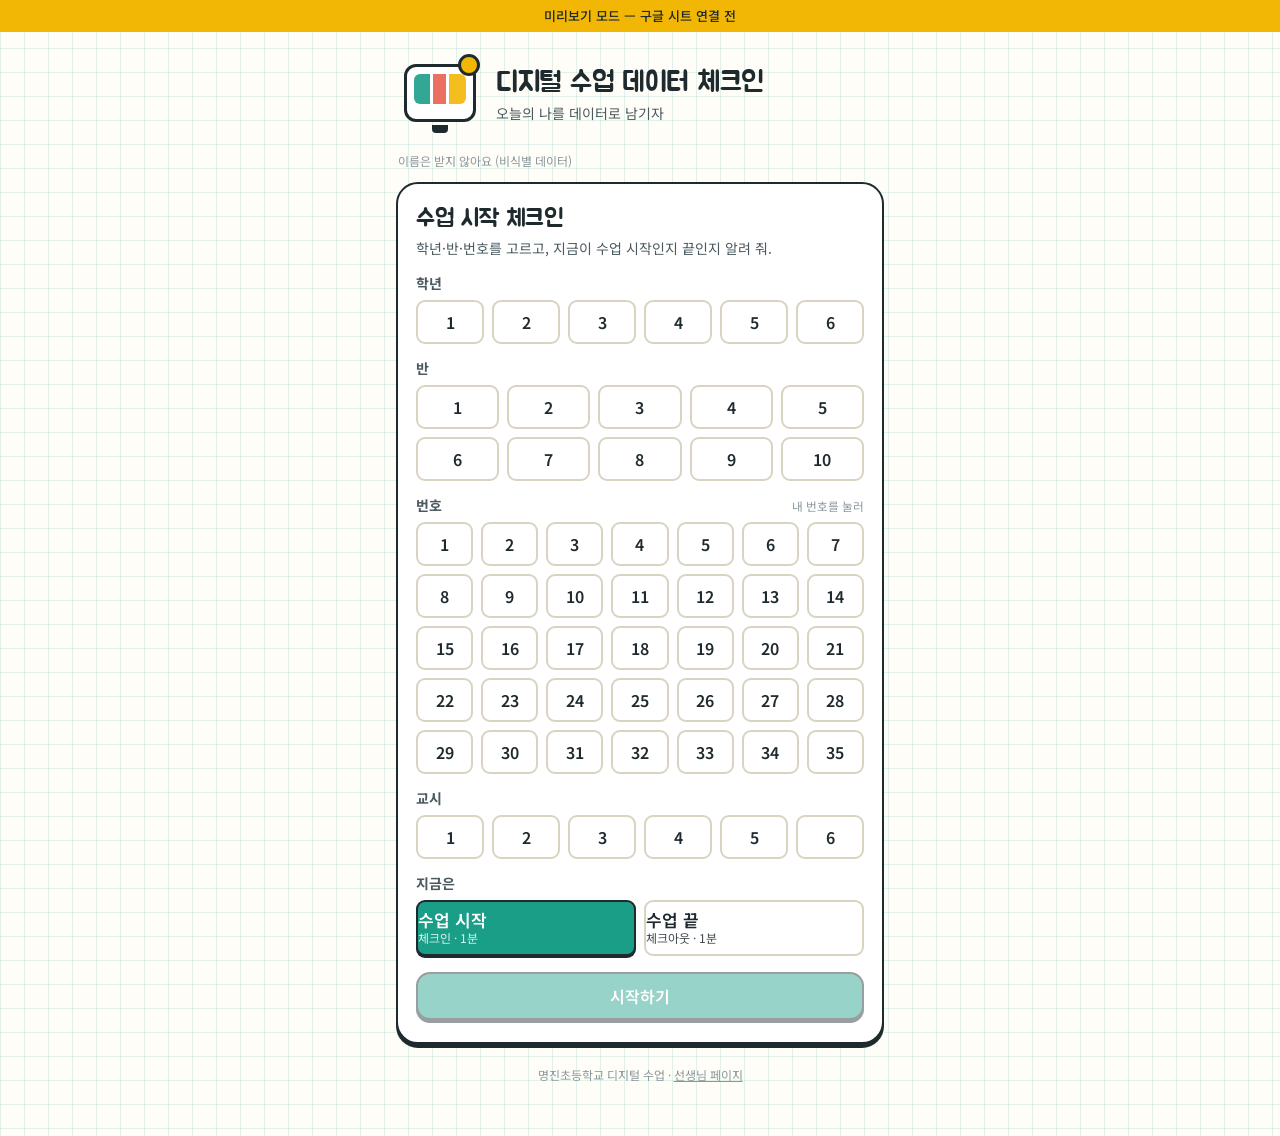
==== index.html @ 5afdf581 "디지털 수업 데이터 체크인 + 시간표 설문 사이트 Co-Authored-By: Claude Fable 5.1 <noreply@anthropic.com> Claude-Session:" ====
<!doctype html>
<html lang="ko">
<head>
<meta charset="utf-8">
<meta name="viewport" content="width=device-width, initial-scale=1, viewport-fit=cover">
<title>디지털 수업 데이터 체크인</title>
<meta name="description" content="수업 시작 1분, 수업 끝 1분 — 오늘의 나를 데이터로 남기자">
<meta name="theme-color" content="#fffdf7">
<link rel="preconnect" href="https://fonts.googleapis.com">
<link rel="stylesheet" href="https://fonts.googleapis.com/css2?family=Jua&family=Noto+Sans+KR:wght@400;500;700&display=swap">
<link rel="stylesheet" href="shared.css">
<style>
  .wrap { max-width: 520px; margin: 0 auto; padding: 14px 16px 40px; }
  /* 헤더 */
  .hero { display: flex; align-items: center; gap: 14px; padding: 8px 2px 14px; }
  .hero-art { width: 84px; height: 84px; flex: 0 0 84px; position: relative; }
  .hero-art img { width: 100%; height: 100%; object-fit: contain; display: block; }
  .hero-art .fallback { position: absolute; inset: 0; }
  .hero-art .fallback .tab { position: absolute; left: 6px; top: 10px; width: 72px; height: 58px; border: 3px solid var(--ink); border-radius: 12px; background: var(--card); }
  .hero-art .fallback .tab::before { content: ""; position: absolute; left: 7px; top: 7px; right: 7px; height: 30px; border-radius: 6px;
    background: linear-gradient(90deg, var(--mint) 0 30%, transparent 30% 36%, var(--coral) 36% 62%, transparent 62% 68%, var(--sun) 68%); opacity: .9; }
  .hero-art .fallback .tab::after { content: ""; position: absolute; left: 50%; bottom: -14px; width: 16px; height: 8px; margin-left: -8px; background: var(--ink); border-radius: 0 0 4px 4px; }
  .hero-art .fallback .spark { position: absolute; right: 2px; top: 0; width: 22px; height: 22px; background: var(--sun); border: 3px solid var(--ink); border-radius: 50%; }
  .hero h1 { margin: 0; font-size: 28px; line-height: 1.15; word-break: keep-all; }
  .hero p { margin: 4px 0 0; color: var(--ink-2); font-size: 14px; }
  .noname { font-size: 12px; color: var(--ink-3); margin: 0 0 12px 2px; }

  /* 화면 전환 */
  .screen { display: none; }
  .screen.active { display: block; animation: pop .22s ease-out; }
  @keyframes pop { from { opacity: 0; transform: translateY(6px) scale(.99); } to { opacity: 1; transform: none; } }

  .card { padding: 20px 18px 22px; }
  .card h2 { margin: 0 0 4px; font-size: 24px; line-height: 1.25; }
  .card .sub { margin: 0 0 14px; color: var(--ink-2); font-size: 14px; }
  .field-label { font-size: 14px; font-weight: 700; color: var(--ink-2); margin: 14px 0 6px; display: flex; justify-content: space-between; align-items: baseline; }
  .field-label small { font-weight: 400; color: var(--ink-3); }

  /* 선택 칩 */
  .chips { display: grid; gap: 8px; }
  .chips.c6 { grid-template-columns: repeat(6, 1fr); }
  .chips.c5 { grid-template-columns: repeat(5, 1fr); }
  .chips.c7 { grid-template-columns: repeat(7, 1fr); }
  .chip { min-height: 44px; border: 2px solid var(--line); border-radius: var(--radius-sm); background: var(--card); font-weight: 600; font-size: 16px; padding: 0; transition: background .12s, border-color .12s; }
  .chip.on { background: var(--mint); border-color: var(--ink); color: #fff; box-shadow: 0 2px 0 var(--ink); }
  .chip.locked { opacity: .55; pointer-events: none; }
  .chip.locked.on { opacity: 1; }
  .phase-toggle { display: grid; grid-template-columns: 1fr 1fr; gap: 8px; }
  .phase-toggle .chip { min-height: 56px; font-size: 17px; display: flex; flex-direction: column; justify-content: center; line-height: 1.2; }
  .phase-toggle .chip small { font-size: 12px; font-weight: 400; opacity: .85; }
  .phase-toggle .chip.on.after { background: var(--coral); }

  /* 질문 화면 */
  .qhead { display: flex; align-items: center; justify-content: space-between; margin-bottom: 14px; gap: 10px; }
  .back { border: none; background: transparent; color: var(--ink-2); font-size: 14px; padding: 6px 4px; font-weight: 600; }
  /* 내 데이터 조각 — 답할 때마다 쌓이는 작은 막대 */
  .strip { display: flex; align-items: flex-end; gap: 4px; height: 30px; }
  .strip .slot { width: 12px; height: 100%; border-radius: 3px; background: var(--paper-2); border: 1.5px solid var(--line); position: relative; overflow: hidden; }
  .strip .slot .fill { position: absolute; left: 0; right: 0; bottom: 0; background: var(--mint); transition: height .3s ease; }
  .strip .slot.cat .fill { background: var(--coral); }
  .strip .slot.cur { border-color: var(--ink); animation: blink 1.2s ease-in-out infinite; }
  @keyframes blink { 50% { background: var(--sun-soft); } }
  .strip-label { font-size: 11px; color: var(--ink-3); margin-top: 3px; text-align: right; }

  .q { font-family: var(--font-display); font-size: 26px; line-height: 1.3; margin: 4px 0 4px; }
  .q-help { color: var(--ink-2); font-size: 14px; margin: 0 0 16px; }

  .scale { display: grid; grid-template-columns: repeat(5, 1fr); gap: 7px; }
  .opt { border: 2px solid var(--line); background: var(--card); border-radius: var(--radius); display: flex; flex-direction: column; align-items: center; justify-content: center; gap: 4px; padding: 10px 4px 8px; min-height: 92px; transition: transform .08s, background .12s, border-color .12s; }
  .opt .emo { font-size: 32px; line-height: 1; }
  .opt .lbl { font-size: 11.5px; color: var(--ink-2); line-height: 1.2; text-align: center; word-break: keep-all; }
  .opt .num { font-family: var(--font-display); font-size: 13px; color: var(--ink-3); }
  .opt:active { transform: scale(.96); }
  .opt.on { background: var(--mint-soft); border-color: var(--mint); box-shadow: 0 3px 0 var(--mint); }
  .opt.on .lbl { color: var(--ink); font-weight: 600; }
  /* 배터리 아이콘 (컨디션) */
  .bat { width: 30px; height: 16px; border: 2.5px solid var(--ink); border-radius: 4px; position: relative; margin: 8px 0 6px; }
  .bat::after { content: ""; position: absolute; right: -6px; top: 3px; width: 3px; height: 6px; background: var(--ink); border-radius: 0 2px 2px 0; }
  .bat i { position: absolute; left: 2px; top: 2px; bottom: 2px; border-radius: 1px; background: var(--mint); }
  .bat.l1 i { width: 15%; background: var(--coral); } .bat.l2 i { width: 35%; background: var(--sun); } .bat.l3 i { width: 55%; } .bat.l4 i { width: 75%; } .bat.l5 i { width: 100%; }

  .choices { display: grid; grid-template-columns: 1fr 1fr; gap: 9px; }
  .choices .opt { min-height: 78px; flex-direction: row; justify-content: flex-start; gap: 10px; padding: 10px 12px; text-align: left; }
  .choices .opt .emo { font-size: 26px; }
  .choices .opt .lbl { font-size: 14px; text-align: left; font-weight: 600; color: var(--ink); }
  .choices.one { grid-template-columns: 1fr; }
  .choices.one .opt { min-height: 56px; }
  .choices .opt.on { background: var(--mint-soft); }
  .choices .opt.on::after { content: "✓"; margin-left: auto; font-weight: 700; color: var(--mint); }

  textarea { width: 100%; min-height: 90px; border: 2px solid var(--line); border-radius: var(--radius); padding: 12px; background: var(--card); resize: none; font-size: 16px; }
  textarea:focus { border-color: var(--mint); outline: none; }
  .counter { text-align: right; font-size: 12px; color: var(--ink-3); margin-top: 4px; }
  .actions { display: flex; gap: 10px; margin-top: 16px; }
  .actions .btn { flex: 1; }

  /* 완료 */
  .done { text-align: center; padding: 26px 18px 24px; }
  .mascot { width: 120px; height: 120px; margin: 0 auto 8px; position: relative; }
  .mascot img { width: 100%; height: 100%; object-fit: contain; display: block; }
  .mascot .fallback { position: absolute; inset: 0; }
  .mascot .fallback .body { position: absolute; left: 20px; right: 20px; top: 26px; bottom: 18px; background: var(--mint); border: 3px solid var(--ink); border-radius: 26px 26px 20px 20px; }
  .mascot .fallback .face { position: absolute; left: 32px; right: 32px; top: 40px; height: 34px; background: var(--card); border: 3px solid var(--ink); border-radius: 12px; }
  .mascot .fallback .face::before, .mascot .fallback .face::after { content: ""; position: absolute; top: 10px; width: 8px; height: 10px; background: var(--ink); border-radius: 50%; }
  .mascot .fallback .face::before { left: 10px; } .mascot .fallback .face::after { right: 10px; }
  .mascot .fallback .ant { position: absolute; left: 50%; top: 8px; width: 3px; height: 20px; margin-left: -1.5px; background: var(--ink); }
  .mascot .fallback .ant::after { content: ""; position: absolute; left: -6px; top: -10px; width: 14px; height: 14px; border-radius: 50%; background: var(--coral); border: 3px solid var(--ink); }
  .done h2 { font-size: 28px; margin: 6px 0 4px; word-break: keep-all; }
  .done .count { margin: 10px auto 0; display: inline-block; background: var(--sun-soft); border: 2px solid var(--ink); border-radius: 999px; padding: 6px 16px; font-weight: 600; font-size: 15px; }
  .mycard { margin: 18px auto 0; border: 2px dashed var(--line); border-radius: var(--radius); padding: 12px 14px; text-align: left; }
  .mycard .t { font-size: 13px; color: var(--ink-2); font-weight: 700; margin-bottom: 8px; }
  .mycard .strip { height: 56px; gap: 8px; justify-content: center; }
  .mycard .strip .slot { width: 30px; }
  .mycard .labels { display: flex; gap: 8px; justify-content: center; margin-top: 4px; }
  .mycard .labels span { width: 30px; font-size: 10px; text-align: center; color: var(--ink-3); white-space: nowrap; letter-spacing: -0.04em; }

  .notice { background: var(--sun-soft); border: 2px solid var(--ink); border-radius: var(--radius); padding: 12px 14px; font-size: 14px; margin-bottom: 14px; }
  .notice a { color: var(--ink); font-weight: 700; }
  .footer { text-align: center; color: var(--ink-3); font-size: 12px; margin-top: 22px; }
  .footer a { color: var(--ink-3); }
  .err { color: var(--warn); font-size: 14px; margin-top: 10px; }
  @media (max-width: 420px) { .choices { grid-template-columns: 1fr; } .choices .opt { min-height: 58px; padding: 8px 14px; } }
  @media (max-width: 380px) { .opt .emo { font-size: 27px; } .q { font-size: 23px; } .hero h1 { font-size: 25px; } }
</style>
</head>
<body>
<div class="demo-banner">미리보기 모드 — 구글 시트 연결 전</div>
<main class="wrap">
  <header class="hero">
    <div class="hero-art">
      <img src="assets/hero.webp" alt="" onerror="this.style.display='none';this.nextElementSibling.style.display='block'">
      <div class="fallback" style="display:none" aria-hidden="true"><div class="tab"></div><div class="spark"></div></div>
    </div>
    <div>
      <h1 id="appTitle">디지털 수업 데이터 체크인</h1>
      <p id="appTag">오늘의 나를 데이터로 남기자</p>
    </div>
  </header>
  <p class="noname">이름은 받지 않아요 (비식별 데이터)</p>

  <!-- 0. 설정 -->
  <section class="screen card active" id="s-setup">
    <div id="guard" class="notice" style="display:none"></div>
    <h2 id="setupTitle">누구의 데이터일까?</h2>
    <p class="sub">학년·반·번호를 고르고, 지금이 수업 시작인지 끝인지 알려 줘.</p>

    <div class="field-label"><span>학년</span></div>
    <div class="chips c6" id="pickGrade" role="radiogroup" aria-label="학년"></div>
    <div class="field-label"><span>반</span></div>
    <div class="chips c5" id="pickCls" role="radiogroup" aria-label="반"></div>
    <div class="field-label"><span>번호</span><small>내 번호를 눌러</small></div>
    <div class="chips c7" id="pickNum" role="radiogroup" aria-label="번호"></div>
    <div class="field-label"><span>교시</span></div>
    <div class="chips c6" id="pickPeriod" role="radiogroup" aria-label="교시"></div>
    <div class="field-label"><span>지금은</span></div>
    <div class="phase-toggle" id="pickPhase" role="radiogroup" aria-label="수업 시작 또는 끝">
      <button class="chip" data-v="before">수업 시작<small>체크인 · 1분</small></button>
      <button class="chip after" data-v="after">수업 끝<small>체크아웃 · 1분</small></button>
    </div>
    <div class="actions"><button class="btn primary block" id="startBtn" disabled>시작하기</button></div>
    <p class="err" id="setupErr" style="display:none"></p>
  </section>

  <!-- 1..n 질문 -->
  <section class="screen card" id="s-q">
    <div class="qhead">
      <button class="back" id="backBtn">‹ 이전</button>
      <div>
        <div class="strip" id="strip" aria-hidden="true"></div>
        <div class="strip-label">내 데이터 조각</div>
      </div>
    </div>
    <h2 class="q" id="qText"></h2>
    <p class="q-help" id="qHelp"></p>
    <div id="qBody"></div>
    <div class="actions" id="qActions"></div>
    <p class="err" id="qErr" style="display:none"></p>
  </section>

  <!-- 완료 -->
  <section class="screen card done" id="s-done">
    <div class="mascot">
      <img src="assets/mascot.webp" alt="" onerror="this.style.display='none';this.nextElementSibling.style.display='block'">
      <div class="fallback" style="display:none" aria-hidden="true"><div class="ant"></div><div class="body"></div><div class="face"></div></div>
    </div>
    <h2>고마워! 오늘 데이터 1개 추가 🎉</h2>
    <p class="sub" id="doneSub">네 데이터는 우리 반, 우리 학교 데이터의 한 조각이 됐어.</p>
    <div class="count" id="doneCount" style="display:none"></div>
    <div class="mycard">
      <div class="t">오늘의 나 — 데이터 카드</div>
      <div class="strip" id="myStrip"></div>
      <div class="labels" id="myLabels"></div>
    </div>
    <div class="actions">
      <button class="btn ghost" id="againBtn">처음으로</button>
      <button class="btn sun" id="otherPhaseBtn"></button>
    </div>
  </section>

  <p class="footer"><span id="schoolName"></span> 디지털 수업 · <a href="teacher.html">선생님 페이지</a></p>
</main>

<script src="config.js?v=2"></script>
<script src="common.js"></script>
<script>
(function () {
  const D = window.DCC, CFG = D.CFG;
  const $ = (s) => document.querySelector(s);
  document.title = CFG.APP_NAME || document.title;
  $("#appTitle").textContent = CFG.APP_NAME || "디지털 수업 데이터 체크인";
  $("#appTag").textContent = CFG.TAGLINE || "";
  $("#schoolName").textContent = CFG.SCHOOL || "";

  const params = new URLSearchParams(location.search);
  const saved = D.lsGet("dcc_me", {});
  const state = {
    grade: params.get("g") ? +params.get("g") : saved.grade || null,
    cls: params.get("c") ? +params.get("c") : saved.cls || null,
    num: saved.num || null,
    period: params.get("p") ? +params.get("p") : saved.period || null,
    phase: params.get("phase") === "after" ? "after" : "before",
    tool: params.get("tool") || "",
    locked: !!(params.get("g") && params.get("c")),
    override: false, answers: {}, qi: 0
  };

  // ---------- 질문 정의 ----------
  const SCALE_LBL = ["아주 별로", "별로", "보통", "좋아", "아주 좋아"];
  const Q = {
    before: [
      { key: "mood", type: "scale", text: "지금 기분은 어때?", emo: ["😫", "😕", "😐", "🙂", "😄"], lbl: SCALE_LBL },
      { key: "energy", type: "scale", text: "지금 몸 컨디션(힘)은?", battery: true, lbl: ["힘없어", "조금 있어", "보통", "좋아", "쌩쌩!"] },
      { key: "screen_yday", type: "choice", text: "어제 집에서 디지털 기기, 얼마나 썼어?", help: "스마트폰·태블릿·컴퓨터 모두 합쳐서", emo: ["🙅", "🕐", "🕑", "🕒", "🕓"], opts: D.SCREEN_LABELS, codes: [0, 1, 2, 3, 4], one: true },
      { key: "use_yday", type: "multi", text: "어제 기기로 뭐 했어?", help: "여러 개 골라도 돼", emo: ["🎮", "🎬", "📚", "💬", "🛠️", "🤖", "🙅"], opts: D.USE_OPTIONS },
      { key: "expect", type: "scale", text: "오늘 디지털 수업, 얼마나 기대돼?", emo: ["🙁", "😐", "🙂", "😃", "🤩"], lbl: ["별로", "조금", "보통", "기대돼", "아주 기대돼"] },
      { key: "confidence_pre", type: "scale", text: "디지털 도구, 얼마나 잘 다룰 수 있다고 생각해?", help: "지금의 자신감을 골라 줘", emo: ["🌱", "🌿", "🪴", "🌳", "🌟"], lbl: ["아직 어려워", "조금 할 수 있어", "보통", "잘해", "아주 잘해"] }
    ],
    after: [
      { key: "tool", type: "choice", text: "오늘 수업에서 쓴 도구는?", emo: ["🎨", "🤖", "💬", "📱", "🧩", "🔎", "📣", "✨"], opts: D.TOOLS },
      { key: "fun", type: "scale", text: "오늘 수업, 재미있었어?", emo: ["😑", "😐", "🙂", "😆", "🤩"], lbl: ["재미없었어", "조금", "보통", "재밌었어", "아주 재밌었어"] },
      { key: "difficulty", type: "scale", text: "오늘 활동은 어려웠어?", emo: ["😎", "🙂", "😐", "😓", "🤯"], lbl: ["아주 쉬웠어", "쉬웠어", "보통", "어려웠어", "아주 어려웠어"] },
      { key: "help", type: "scale", text: "얼마나 혼자 할 수 있었어?", emo: ["🆘", "🙋", "🤝", "👍", "💪"], lbl: ["계속 도움 받았어", "자주 도움", "가끔 도움", "거의 혼자", "혼자 다 했어"] },
      { key: "confidence_post", type: "scale", text: "지금은 디지털 도구를 얼마나 잘 다룰 수 있다고 생각해?", help: "수업이 끝난 지금의 자신감", emo: ["🌱", "🌿", "🪴", "🌳", "🌟"], lbl: ["아직 어려워", "조금 할 수 있어", "보통", "잘해", "아주 잘해"] },
      { key: "best", type: "choice", text: "오늘 가장 좋았던 건?", emo: ["🛠️", "👫", "🤖", "💡", "📣", "🎲"], opts: D.BEST_OPTIONS },
      { key: "note", type: "note", text: "한 줄 소감, 남길래?", help: "선택이야. 60자까지." }
    ]
  };
  const SHORT = { mood: "기분", energy: "컨디션", screen_yday: "기기", use_yday: "활동", expect: "기대", confidence_pre: "자신감", tool: "도구", fun: "재미", difficulty: "어려움", help: "혼자", confidence_post: "자신감", best: "최고", note: "소감" };

  // ---------- 설정 화면 ----------
  function chips(el, n, key, lockedVal, labelFn) {
    el.innerHTML = "";
    for (let i = 1; i <= n; i++) {
      const b = document.createElement("button"); b.className = "chip"; b.type = "button"; b.dataset.v = i; b.textContent = labelFn ? labelFn(i) : i;
      b.setAttribute("role", "radio");
      if (state[key] === i) b.classList.add("on");
      if (lockedVal) b.classList.add("locked");
      b.addEventListener("click", () => { state[key] = i; el.querySelectorAll(".chip").forEach((c) => c.classList.toggle("on", +c.dataset.v === i)); checkReady(); });
      el.appendChild(b);
    }
  }
  chips($("#pickGrade"), 6, "grade", state.locked);
  chips($("#pickCls"), 10, "cls", state.locked);
  chips($("#pickNum"), 35, "num", false);
  chips($("#pickPeriod"), 6, "period", false);
  const phaseBtns = $("#pickPhase").querySelectorAll(".chip");
  function paintPhase() { phaseBtns.forEach((b) => b.classList.toggle("on", b.dataset.v === state.phase)); $("#setupTitle").textContent = state.phase === "before" ? "수업 시작 체크인" : "수업 끝 체크아웃"; guardCheck(); }
  phaseBtns.forEach((b) => b.addEventListener("click", () => { state.phase = b.dataset.v; paintPhase(); }));
  paintPhase();

  function checkReady() {
    const ok = state.grade && state.cls && state.num && state.period && state.phase;
    $("#startBtn").disabled = !ok;
    return ok;
  }
  checkReady();

  // 하루 1회 안내 (기기 기준)
  function doneKey() { return `dcc_done_${D.todayStr()}_${state.phase}`; }
  function guardCheck() {
    const g = $("#guard"); const was = D.lsGet(doneKey(), null);
    if (was && !state.override) {
      g.style.display = "block";
      g.innerHTML = `오늘 ${state.phase === "before" ? "체크인" : "체크아웃"}은 이미 했어 (${was.grade}학년 ${was.cls}반 ${was.num}번, ${was.time}). 다른 사람이거나 다시 하려면 <a href="#" id="overrideLink">다시 하기</a>`;
      $("#overrideLink").addEventListener("click", (e) => { e.preventDefault(); state.override = true; g.style.display = "none"; });
    } else g.style.display = "none";
  }

  $("#startBtn").addEventListener("click", () => {
    if (!checkReady()) return;
    D.lsSet("dcc_me", { grade: state.grade, cls: state.cls, num: state.num, period: state.period });
    state.answers = {}; state.qi = 0;
    if (state.phase === "after" && state.tool && D.TOOLS.includes(state.tool)) { state.answers.tool = state.tool; state.qi = 1; }
    show("s-q"); renderQ();
  });

  // ---------- 질문 화면 ----------
  function show(id) { document.querySelectorAll(".screen").forEach((s) => s.classList.toggle("active", s.id === id)); window.scrollTo({ top: 0, behavior: "smooth" }); }
  function qs() { return Q[state.phase]; }
  function renderStrip(el, cur) {
    el.innerHTML = "";
    qs().forEach((q, i) => {
      const s = document.createElement("div"); s.className = "slot" + (q.type !== "scale" ? " cat" : "") + (i === cur ? " cur" : "");
      const f = document.createElement("div"); f.className = "fill"; const v = state.answers[q.key];
      let h = 0;
      if (v !== undefined && v !== "" && v !== null) h = q.type === "scale" ? v / 5 * 100 : (q.type === "note" && !v ? 0 : 100);
      f.style.height = h + "%"; s.appendChild(f); el.appendChild(s);
    });
  }
  function renderQ() {
    const q = qs()[state.qi]; if (!q) return finish();
    renderStrip($("#strip"), state.qi);
    $("#qText").textContent = q.text; $("#qHelp").textContent = q.help || ""; $("#qErr").style.display = "none";
    $("#backBtn").style.visibility = state.qi === 0 ? "hidden" : "visible";
    const body = $("#qBody"), act = $("#qActions"); body.innerHTML = ""; act.innerHTML = "";
    const cur = state.answers[q.key];
    if (q.type === "scale") {
      const g = document.createElement("div"); g.className = "scale";
      for (let v = 1; v <= 5; v++) {
        const b = document.createElement("button"); b.type = "button"; b.className = "opt" + (cur === v ? " on" : "");
        b.innerHTML = (q.battery ? `<div class="bat l${v}"><i></i></div>` : `<span class="emo">${q.emo[v - 1]}</span>`) + `<span class="lbl">${q.lbl[v - 1]}</span><span class="num">${v}</span>`;
        b.setAttribute("aria-label", `${v}점 ${q.lbl[v - 1]}`);
        b.addEventListener("click", () => { state.answers[q.key] = v; g.querySelectorAll(".opt").forEach((o) => o.classList.remove("on")); b.classList.add("on"); renderStrip($("#strip"), state.qi); setTimeout(next, 220); });
        g.appendChild(b);
      }
      body.appendChild(g);
    } else if (q.type === "choice") {
      const g = document.createElement("div"); g.className = "choices" + (q.one ? " one" : "");
      q.opts.forEach((o, i) => {
        const code = q.codes ? q.codes[i] : o;
        const b = document.createElement("button"); b.type = "button"; b.className = "opt" + (cur === code ? " on" : "");
        b.innerHTML = `<span class="emo">${q.emo[i]}</span><span class="lbl">${o}</span>`;
        b.addEventListener("click", () => { state.answers[q.key] = code; if (q.codes) state.answers[q.key + "_label"] = o; g.querySelectorAll(".opt").forEach((x) => x.classList.remove("on")); b.classList.add("on"); renderStrip($("#strip"), state.qi); setTimeout(next, 220); });
        g.appendChild(b);
      });
      body.appendChild(g);
    } else if (q.type === "multi") {
      const sel = new Set((cur || "").split(";").filter(Boolean));
      const g = document.createElement("div"); g.className = "choices";
      q.opts.forEach((o, i) => {
        const b = document.createElement("button"); b.type = "button"; b.className = "opt" + (sel.has(o) ? " on" : ""); b.setAttribute("aria-pressed", sel.has(o));
        b.innerHTML = `<span class="emo">${q.emo[i]}</span><span class="lbl">${o}</span>`;
        b.addEventListener("click", () => {
          if (o === "안 썼어") { sel.clear(); sel.add(o); } else { sel.delete("안 썼어"); sel.has(o) ? sel.delete(o) : sel.add(o); }
          g.querySelectorAll(".opt").forEach((x, j) => { const on = sel.has(q.opts[j]); x.classList.toggle("on", on); x.setAttribute("aria-pressed", on); });
          state.answers[q.key] = Array.from(sel).join(";"); nextBtn.disabled = sel.size === 0; renderStrip($("#strip"), state.qi);
        });
        g.appendChild(b);
      });
      body.appendChild(g);
      const nextBtn = document.createElement("button"); nextBtn.className = "btn primary"; nextBtn.textContent = "다음"; nextBtn.disabled = sel.size === 0; nextBtn.addEventListener("click", next); act.appendChild(nextBtn);
    } else if (q.type === "note") {
      const ta = document.createElement("textarea"); ta.maxLength = 60; ta.placeholder = "예) 캔바로 포스터 만드는 게 재밌었어요"; ta.value = cur || ""; ta.setAttribute("aria-label", "한 줄 소감");
      const c = document.createElement("div"); c.className = "counter"; c.textContent = `${ta.value.length} / 60`;
      ta.addEventListener("input", () => { state.answers.note = ta.value; c.textContent = `${ta.value.length} / 60`; });
      body.appendChild(ta); body.appendChild(c);
      const skip = document.createElement("button"); skip.className = "btn ghost"; skip.textContent = "건너뛰기"; skip.addEventListener("click", () => { state.answers.note = ""; next(); });
      const send = document.createElement("button"); send.className = "btn coral"; send.textContent = "보내기"; send.addEventListener("click", next);
      act.appendChild(skip); act.appendChild(send);
    }
  }
  function next() { state.qi++; renderQ(); }
  $("#backBtn").addEventListener("click", () => { if (state.qi > 0) { state.qi--; renderQ(); } });

  // ---------- 제출 ----------
  let sending = false;
  async function finish() {
    if (sending) return; sending = true;
    $("#qText").textContent = "보내는 중…"; $("#qBody").innerHTML = ""; $("#qActions").innerHTML = "";
    const a = state.answers;
    const row = { period: state.period, grade: state.grade, cls: state.cls, num: state.num, phase: state.phase };
    if (state.phase === "before") Object.assign(row, { mood: a.mood, energy: a.energy, screen_yday: a.screen_yday, use_yday: a.use_yday, expect: a.expect, confidence_pre: a.confidence_pre });
    else Object.assign(row, { tool: a.tool, fun: a.fun, difficulty: a.difficulty, help: a.help, confidence_post: a.confidence_post, best: a.best, note: a.note || "" });
    try {
      await D.submit(row);
      const now = new Date();
      D.lsSet(doneKey(), { grade: state.grade, cls: state.cls, num: state.num, time: `${now.getHours()}:${String(now.getMinutes()).padStart(2, "0")}` });
      show("s-done"); renderDone();
      try { const n = await D.count(D.todayStr(), state.grade, state.cls); const el = $("#doneCount"); el.style.display = "inline-block"; el.textContent = `오늘 우리 반 데이터: ${n}개`; } catch (e) { /* 생략 */ }
    } catch (e) {
      state.qi = qs().length - 1; renderQ(); $("#qErr").style.display = "block"; $("#qErr").textContent = "보내기에 실패했어. 인터넷을 확인하고 다시 눌러 줘. (" + (e.message || "") + ")";
    }
    sending = false;
  }
  function renderDone() {
    renderStrip($("#myStrip"), -1);
    $("#myLabels").innerHTML = qs().map((q) => `<span>${SHORT[q.key]}</span>`).join("");
    const other = state.phase === "before" ? "after" : "before";
    $("#otherPhaseBtn").textContent = other === "after" ? "수업 끝 체크아웃" : "수업 시작 체크인";
    $("#otherPhaseBtn").onclick = () => { state.phase = other; state.override = false; paintPhase(); show("s-setup"); };
    $("#doneSub").textContent = state.phase === "before" ? "수업이 끝나면 체크아웃도 잊지 마!" : "네 데이터는 우리 반, 우리 학교 데이터의 한 조각이 됐어.";
  }
  $("#againBtn").addEventListener("click", () => { state.override = false; paintPhase(); show("s-setup"); });
})();
</script>
</body>
</html>
---- shared.css ----
/* 디지털 수업 데이터 체크인 — 공통 스타일 (디자인 토큰) */
:root {
  color-scheme: light;
  --paper: #fffdf7;          /* 크림 종이 */
  --paper-2: #f6f1e3;        /* 종이 그늘 */
  --grid: rgba(26, 158, 135, 0.13);
  --card: #ffffff;
  --ink: #1f2a2e;
  --ink-2: #4b5a60;
  --ink-3: #8a979c;
  --line: #d9d3c2;
  --mint: #1a9e87;
  --mint-soft: #d7f2eb;
  --coral: #e8604f;
  --coral-soft: #fde3de;
  --sun: #f2b705;
  --sun-soft: #fff1c2;
  --sky: #2a78d6;
  --sky-soft: #dbe9fb;
  --ok: #0ca30c;
  --warn: #d03b3b;
  /* 차트 범주색 (validate_palette.js 통과: light) */
  --s1: #1a9e87; --s2: #e8604f; --s3: #2a78d6; --s4: #e3a300; --s5: #e87ba4; --s6: #6250d6;
  --chart-grid: #e8e3d4;
  --chart-axis: #c3bda9;
  --radius-lg: 22px;
  --radius: 14px;
  --radius-sm: 9px;
  --font-display: "Jua", "Noto Sans KR", sans-serif;
  --font-body: "Noto Sans KR", system-ui, -apple-system, "Segoe UI", sans-serif;
}
@media (prefers-color-scheme: dark) {
  :root:not([data-theme="light"]) {
    color-scheme: dark;
    --paper: #171b1a;
    --paper-2: #1f2423;
    --grid: rgba(26, 158, 135, 0.12);
    --card: #22282a;
    --ink: #f0efe8;
    --ink-2: #c3c6bd;
    --ink-3: #8a9094;
    --line: #3a4244;
    --mint-soft: #1c3a35;
    --coral-soft: #44282a;
    --sun-soft: #3f3618;
    --sky-soft: #1e3147;
    --s1: #1a9e87; --s2: #e8604f; --s3: #3987e5; --s4: #c98500; --s5: #d55181; --s6: #9085e9;
    --chart-grid: #2c3233;
    --chart-axis: #3f4749;
  }
}
:root[data-theme="dark"] {
  color-scheme: dark;
  --paper: #171b1a;
  --paper-2: #1f2423;
  --grid: rgba(26, 158, 135, 0.12);
  --card: #22282a;
  --ink: #f0efe8;
  --ink-2: #c3c6bd;
  --ink-3: #8a9094;
  --line: #3a4244;
  --mint-soft: #1c3a35;
  --coral-soft: #44282a;
  --sun-soft: #3f3618;
  --sky-soft: #1e3147;
  --s1: #1a9e87; --s2: #e8604f; --s3: #3987e5; --s4: #c98500; --s5: #d55181; --s6: #9085e9;
  --chart-grid: #2c3233;
  --chart-axis: #3f4749;
}

*, *::before, *::after { box-sizing: border-box; }
html { -webkit-text-size-adjust: 100%; }
body {
  margin: 0;
  min-height: 100vh;
  font-family: var(--font-body);
  color: var(--ink);
  background-color: var(--paper);
  background-image:
    linear-gradient(var(--grid) 1px, transparent 1px),
    linear-gradient(90deg, var(--grid) 1px, transparent 1px);
  background-size: 24px 24px;
  line-height: 1.5;
  overflow-x: hidden;
}
h1, h2, h3, .display { font-family: var(--font-display); font-weight: 400; letter-spacing: -0.01em; }
button, input, select, textarea { font: inherit; color: inherit; }
button { cursor: pointer; }
a { color: var(--mint); }
:focus-visible { outline: 3px solid var(--sky); outline-offset: 2px; }
.sr-only { position: absolute; width: 1px; height: 1px; overflow: hidden; clip: rect(0 0 0 0); white-space: nowrap; }

/* 상단 미리보기 띠 */
.demo-banner {
  display: none;
  background: var(--sun);
  color: #1f2a2e;
  font-size: 13px;
  text-align: center;
  padding: 6px 12px;
  font-weight: 500;
}
body.demo .demo-banner { display: block; }

/* 두툼한 버튼 — 종이 위 스티커 느낌 (그림자 대신 오프셋 밑판) */
.btn {
  display: inline-flex; align-items: center; justify-content: center; gap: 8px;
  min-height: 48px; padding: 10px 20px;
  border: 2px solid var(--ink); border-radius: var(--radius);
  background: var(--card); color: var(--ink);
  font-weight: 600; font-size: 16px;
  box-shadow: 0 3px 0 var(--ink);
  transition: transform .08s ease, box-shadow .08s ease, background .15s;
  word-break: keep-all;
  text-decoration: none;
}
.btn:active { transform: translateY(3px); box-shadow: 0 0 0 var(--ink); }
.btn.primary { background: var(--mint); color: #fff; }
.btn.coral { background: var(--coral); color: #fff; }
.btn.sun { background: var(--sun); color: #1f2a2e; }
.btn.ghost { border-color: var(--line); box-shadow: 0 3px 0 var(--line); background: transparent; }
.btn[disabled] { opacity: .45; cursor: not-allowed; }
.btn.block { width: 100%; }
.btn.small { min-height: 38px; padding: 6px 14px; font-size: 14px; border-radius: var(--radius-sm); }

.card {
  background: var(--card);
  border: 2px solid var(--ink);
  border-radius: var(--radius-lg);
  box-shadow: 0 4px 0 var(--ink);
}
@media (prefers-reduced-motion: reduce) {
  *, *::before, *::after { transition: none !important; animation: none !important; }
}
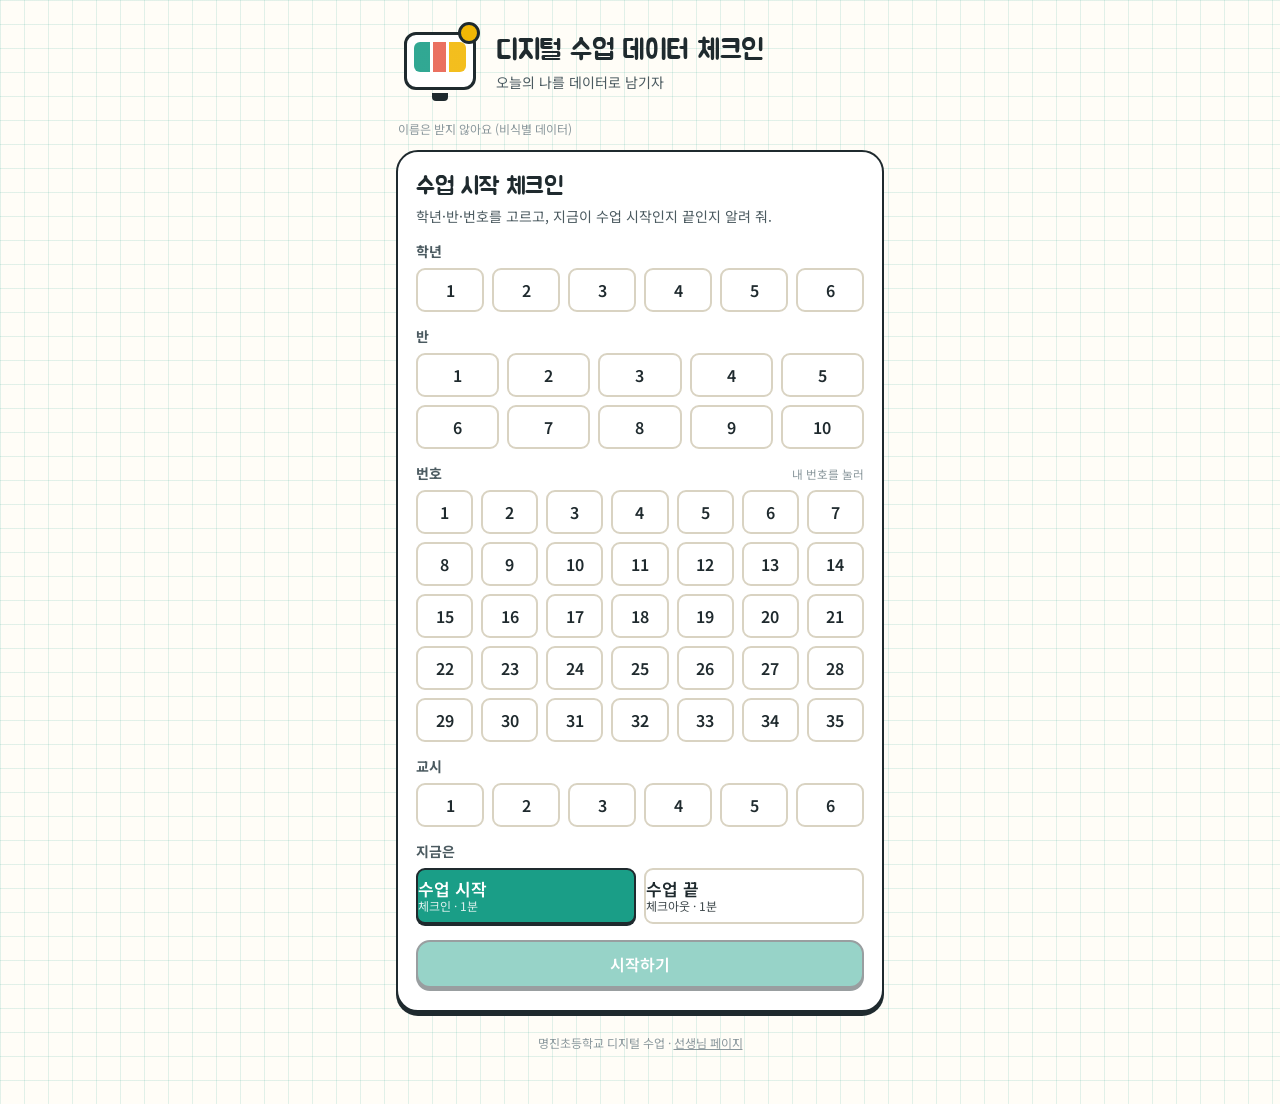
==== commit d39514be: "구글 시트 연결 (Apps Script 웹 앱) Co-Authored-By: Claude Opus 5.5 <noreply@anthropic.com> Claude-Session: h" ====
--- a/index.html
+++ b/index.html
@@ -200,7 +200,7 @@
   <p class="footer"><span id="schoolName"></span> 디지털 수업 · <a href="teacher.html">선생님 페이지</a></p>
 </main>
 
-<script src="config.js?v=2"></script>
+<script src="config.js?v=3"></script>
 <script src="common.js"></script>
 <script>
 (function () {
